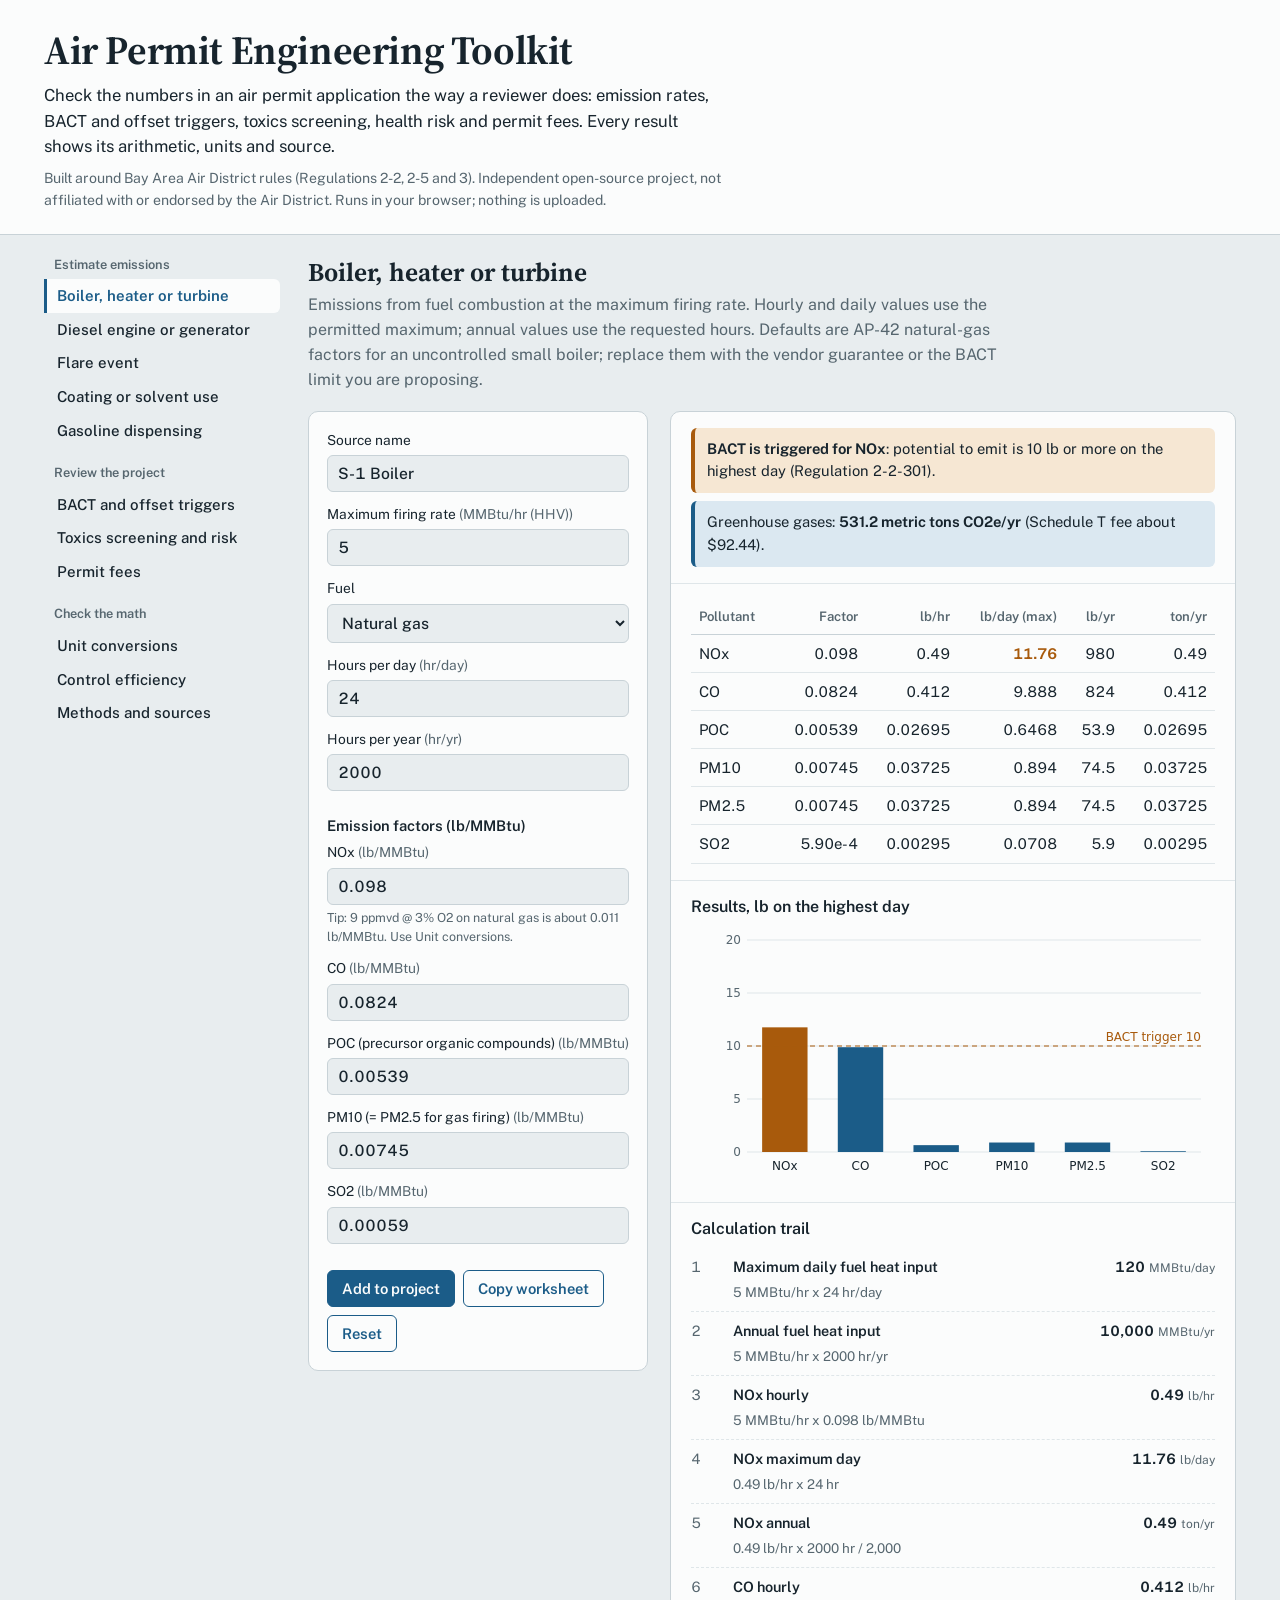
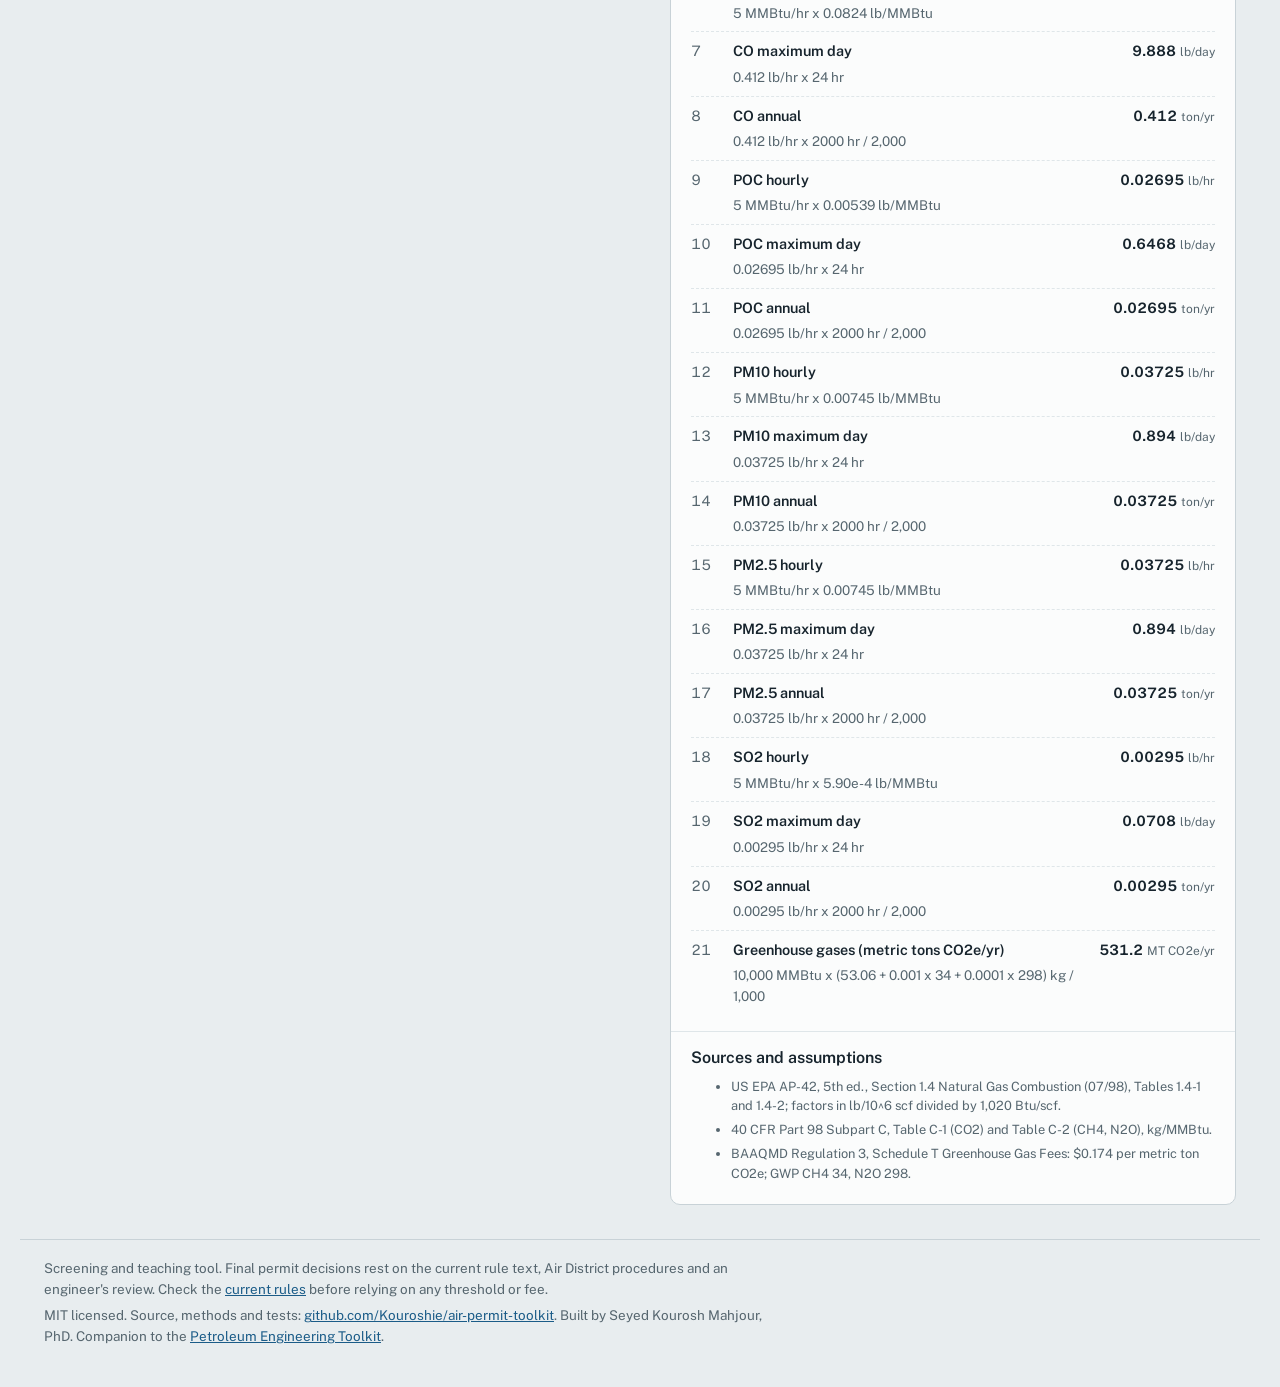
==== index.html @ 35bc9e5d "Air Permit Engineering Toolkit: emissions, NSR triggers, Rule 2-5 screening and Regulation 3 fees" ====
<!DOCTYPE html>
<html lang="en">
<head>
<meta charset="UTF-8">
<meta name="viewport" content="width=device-width, initial-scale=1">
<title>Air Permit Engineering Toolkit</title>
<meta name="description" content="Open-source browser calculator for air permit review in the San Francisco Bay Area: emission rates, BACT and offset triggers, toxic air contaminant screening, health risk and Regulation 3 permit fees, with every step of the arithmetic shown.">
<link rel="preconnect" href="https://fonts.googleapis.com">
<link rel="preconnect" href="https://fonts.gstatic.com" crossorigin>
<link href="https://fonts.googleapis.com/css2?family=Public+Sans:wght@400;500;600;700&family=Source+Serif+4:opsz,wght@8..60,500;8..60,650&display=swap" rel="stylesheet">
<link rel="stylesheet" href="style.css">
</head>
<body>
<a class="skip" href="#main">Skip to calculator</a>
<header class="masthead">
  <div class="masthead-inner">
    <h1>Air Permit Engineering Toolkit</h1>
    <p class="lede">Check the numbers in an air permit application the way a reviewer does: emission rates, BACT and offset triggers, toxics screening, health risk and permit fees. Every result shows its arithmetic, units and source.</p>
    <p class="scope">Built around Bay Area Air District rules (Regulations 2-2, 2-5 and 3). Independent open-source project, not affiliated with or endorsed by the Air District. Runs in your browser; nothing is uploaded.</p>
  </div>
</header>

<div class="shell">
  <nav class="rail" aria-label="Calculators">
    <div id="nav"></div>
    <div class="project-pill" id="projectPill" hidden></div>
  </nav>
  <main id="main" tabindex="-1">
    <div id="view"></div>
  </main>
</div>

<footer class="foot">
  <p>Screening and teaching tool. Final permit decisions rest on the current rule text, Air District procedures and an engineer's review. Check the <a href="https://www.baaqmd.gov/en/rules-and-compliance/current-rules">current rules</a> before relying on any threshold or fee.</p>
  <p>MIT licensed. Source, methods and tests: <a href="https://github.com/Kouroshie/air-permit-toolkit">github.com/Kouroshie/air-permit-toolkit</a>. Built by Seyed Kourosh Mahjour, PhD. Companion to the <a href="https://kouroshie.github.io/petroleum-toolkit/">Petroleum Engineering Toolkit</a>.</p>
</footer>

<script src="calc.js"></script>
<script src="data.js"></script>
<script src="app.js"></script>
</body>
</html>
---- style.css ----
:root {
  --fog: #e8edef;
  --paper: #fbfcfc;
  --ink: #17242d;
  --muted: #56666f;
  --line: #c8d2d7;
  --rule: #dfe6e9;
  --bay: #1b5c88;
  --bay-soft: #dbe8f1;
  --ok: #2b7a57;
  --ok-soft: #dcefe5;
  --flag: #a85a0c;
  --flag-soft: #f6e7d3;
  --stop: #9c2a2a;
  --stop-soft: #f5dcdc;
  --focus: #1b5c88;
  --serif: 'Source Serif 4', Georgia, serif;
  --sans: 'Public Sans', 'Segoe UI', system-ui, sans-serif;
  color-scheme: light;
}
@media (prefers-color-scheme: dark) {
  :root:not([data-theme="light"]) {
    --fog: #0f171c; --paper: #162128; --ink: #e2eaee; --muted: #93a3ac; --line: #2c3c46; --rule: #22313a;
    --bay: #72b1dd; --bay-soft: #1b3343; --ok: #6cc59a; --ok-soft: #173327; --flag: #e3a35a; --flag-soft: #3a2a17;
    --stop: #ec8a8a; --stop-soft: #3d1d1d; --focus: #72b1dd; color-scheme: dark;
  }
}
:root[data-theme="dark"] {
  --fog: #0f171c; --paper: #162128; --ink: #e2eaee; --muted: #93a3ac; --line: #2c3c46; --rule: #22313a;
  --bay: #72b1dd; --bay-soft: #1b3343; --ok: #6cc59a; --ok-soft: #173327; --flag: #e3a35a; --flag-soft: #3a2a17;
  --stop: #ec8a8a; --stop-soft: #3d1d1d; --focus: #72b1dd; color-scheme: dark;
}

* { box-sizing: border-box; }
html { -webkit-text-size-adjust: 100%; }
body { margin: 0; background: var(--fog); color: var(--ink); font: 400 16px/1.55 var(--sans); }
a { color: var(--bay); }
:focus-visible { outline: 2px solid var(--focus); outline-offset: 2px; }
.skip { position: absolute; left: -999px; top: 8px; background: var(--paper); padding: 8px 12px; z-index: 10; }
.skip:focus { left: 16px; }

/* Masthead */
.masthead { border-bottom: 1px solid var(--line); background: var(--paper); }
.masthead-inner { max-width: 1240px; margin: 0 auto; padding: 28px 24px 22px; }
.masthead h1 { font: 650 clamp(1.7rem, 3.4vw, 2.5rem)/1.12 var(--serif); margin: 0 0 10px; letter-spacing: -0.01em; }
.lede { margin: 0 0 8px; max-width: 68ch; font-size: 1.04rem; }
.scope { margin: 0; max-width: 78ch; color: var(--muted); font-size: 0.88rem; }

/* Shell */
.shell { max-width: 1240px; margin: 0 auto; padding: 22px 24px 8px; display: grid; grid-template-columns: 236px minmax(0, 1fr); gap: 28px; align-items: start; }
.rail { position: sticky; top: 16px; min-width: 0; }
main { min-width: 0; }
.nav-group { margin: 0 0 18px; }
.nav-group h2 { font: 600 0.8rem/1.3 var(--sans); color: var(--muted); margin: 0 0 6px; padding-left: 10px; }
.nav-group ol, .nav-group ul { list-style: none; margin: 0; padding: 0; }
.nav-btn { display: flex; gap: 8px; width: 100%; text-align: left; background: none; border: 0; border-left: 3px solid transparent; padding: 7px 10px; font: 500 0.94rem/1.3 var(--sans); color: var(--ink); cursor: pointer; border-radius: 0 6px 6px 0; }
.nav-btn:hover { background: var(--paper); }
.nav-btn[aria-current="page"] { border-left-color: var(--bay); background: var(--paper); color: var(--bay); font-weight: 600; }
.nav-btn .n { color: var(--muted); font-variant-numeric: tabular-nums; min-width: 1.2em; }
.project-pill { margin-top: 6px; padding: 10px 12px; border: 1px solid var(--line); border-radius: 8px; background: var(--paper); font-size: 0.86rem; }
.project-pill button { margin-top: 6px; }

/* Module */
.mod-head h2 { font: 650 1.6rem/1.2 var(--serif); margin: 0 0 6px; }
.mod-head p { margin: 0 0 18px; max-width: 72ch; color: var(--muted); }
.mod-grid { display: grid; grid-template-columns: minmax(260px, 340px) minmax(0, 1fr); gap: 22px; align-items: start; }
.inputs { background: var(--paper); border: 1px solid var(--line); border-radius: 10px; padding: 18px; }
.inputs fieldset { border: 0; padding: 0; margin: 0 0 14px; }
.inputs legend { font: 600 0.92rem var(--sans); margin-bottom: 8px; padding: 0; }
.fld { margin-bottom: 12px; }
.fld label { display: block; font-size: 0.86rem; margin-bottom: 4px; }
.fld .u { color: var(--muted); }
.fld input[type=number], .fld input[type=text], .fld select { width: 100%; padding: 8px 10px; font: 500 0.98rem var(--sans); font-variant-numeric: tabular-nums; color: var(--ink); background: var(--fog); border: 1px solid var(--line); border-radius: 6px; }
.fld input:focus, .fld select:focus { border-color: var(--bay); }
.fld .help { font-size: 0.78rem; color: var(--muted); margin-top: 3px; }
.fld.check label { display: flex; gap: 8px; align-items: flex-start; font-size: 0.9rem; }
.fld.check input { margin-top: 4px; }
.btn { font: 600 0.92rem var(--sans); padding: 9px 14px; border-radius: 6px; border: 1px solid var(--bay); background: var(--bay); color: var(--paper); cursor: pointer; }
.btn.ghost { background: transparent; color: var(--bay); }
.btn-row { display: flex; flex-wrap: wrap; gap: 8px; margin-top: 4px; }

/* Worksheet: the signature element */
.sheet { background: var(--paper); border: 1px solid var(--line); border-radius: 10px; overflow: hidden; }
.sheet-sec { padding: 16px 20px; border-bottom: 1px solid var(--rule); }
.sheet-sec:last-child { border-bottom: 0; }
.sheet h3 { font: 600 1rem var(--sans); margin: 0 0 10px; }
.flags { display: grid; gap: 8px; }
.flag { padding: 10px 12px; border-radius: 6px; font-size: 0.92rem; border-left: 4px solid; }
.flag.ok { background: var(--ok-soft); border-color: var(--ok); }
.flag.warn { background: var(--flag-soft); border-color: var(--flag); }
.flag.stop { background: var(--stop-soft); border-color: var(--stop); }
.flag.info { background: var(--bay-soft); border-color: var(--bay); }
.flag b { font-weight: 650; }
table.res { width: 100%; border-collapse: collapse; font-variant-numeric: tabular-nums; font-size: 0.93rem; }
table.res th, table.res td { padding: 7px 8px; border-bottom: 1px solid var(--rule); text-align: right; white-space: nowrap; }
table.res th:first-child, table.res td:first-child { text-align: left; white-space: normal; }
table.res thead th { white-space: normal; vertical-align: bottom; font-weight: 600; color: var(--muted); font-size: 0.82rem; border-bottom: 1px solid var(--line); }
table.res td.hit { color: var(--flag); font-weight: 650; }
table.res td.over { color: var(--stop); font-weight: 650; }
.table-wrap { overflow-x: auto; }

.trail { counter-reset: s; margin: 0; padding: 0; list-style: none; }
.trail li { counter-increment: s; display: grid; grid-template-columns: 2.2em minmax(0, 1fr) auto; gap: 4px 10px; padding: 8px 0; border-bottom: 1px dashed var(--rule); font-size: 0.9rem; }
.trail li:last-child { border-bottom: 0; }
.trail li::before { content: counter(s); color: var(--muted); font-variant-numeric: tabular-nums; }
.trail .what { font-weight: 600; }
.trail .expr { grid-column: 2; color: var(--muted); font-size: 0.84rem; overflow-wrap: anywhere; }
.trail .val { grid-row: 1; grid-column: 3; text-align: right; font-weight: 650; font-variant-numeric: tabular-nums; white-space: nowrap; }
.trail .val small { font-weight: 400; color: var(--muted); margin-left: 4px; }
.src { font-size: 0.8rem; color: var(--muted); margin: 0; }
.src li { margin-bottom: 4px; }
canvas.chart { width: 100%; height: 260px; display: block; }
.err { color: var(--stop); font-weight: 600; }
.prose { max-width: 72ch; }
.prose h3 { font: 650 1.15rem var(--serif); margin: 22px 0 6px; }
.prose table { border-collapse: collapse; font-size: 0.9rem; margin: 8px 0 14px; }
.prose td, .prose th { border-bottom: 1px solid var(--rule); padding: 6px 10px; text-align: left; vertical-align: top; }

.foot { max-width: 1240px; margin: 26px auto 0; padding: 18px 24px 34px; color: var(--muted); font-size: 0.84rem; border-top: 1px solid var(--line); }
.foot p { margin: 0 0 6px; max-width: 90ch; }

@media (max-width: 980px) { .mod-grid { grid-template-columns: minmax(0, 1fr); } }
@media (max-width: 760px) {
  .shell { grid-template-columns: minmax(0, 1fr); padding: 16px; gap: 14px; }
  .rail, main { min-width: 0; }
  .masthead-inner { padding: 22px 16px 18px; }
  .rail { position: static; }
  #nav { display: flex; gap: 8px; overflow-x: auto; padding-bottom: 4px; }
  .nav-group { margin: 0; flex: none; }
  .nav-group h2 { display: none; }
  .nav-group ol, .nav-group ul { display: flex; gap: 6px; }
  .nav-btn { white-space: nowrap; border-left: 0; border-bottom: 3px solid transparent; border-radius: 6px 6px 0 0; }
  .nav-btn[aria-current="page"] { border-bottom-color: var(--bay); }
  .foot { padding: 16px; }
  .trail li { grid-template-columns: 1.8em minmax(0, 1fr); }
  .trail .val { grid-row: auto; grid-column: 2; text-align: left; }
}
@media (prefers-reduced-motion: reduce) { * { transition: none !important; animation: none !important; } }
@media print {
  .rail, .masthead .scope, .foot, .btn-row, .skip { display: none; }
  .shell { display: block; }
  body { background: #fff; }
}
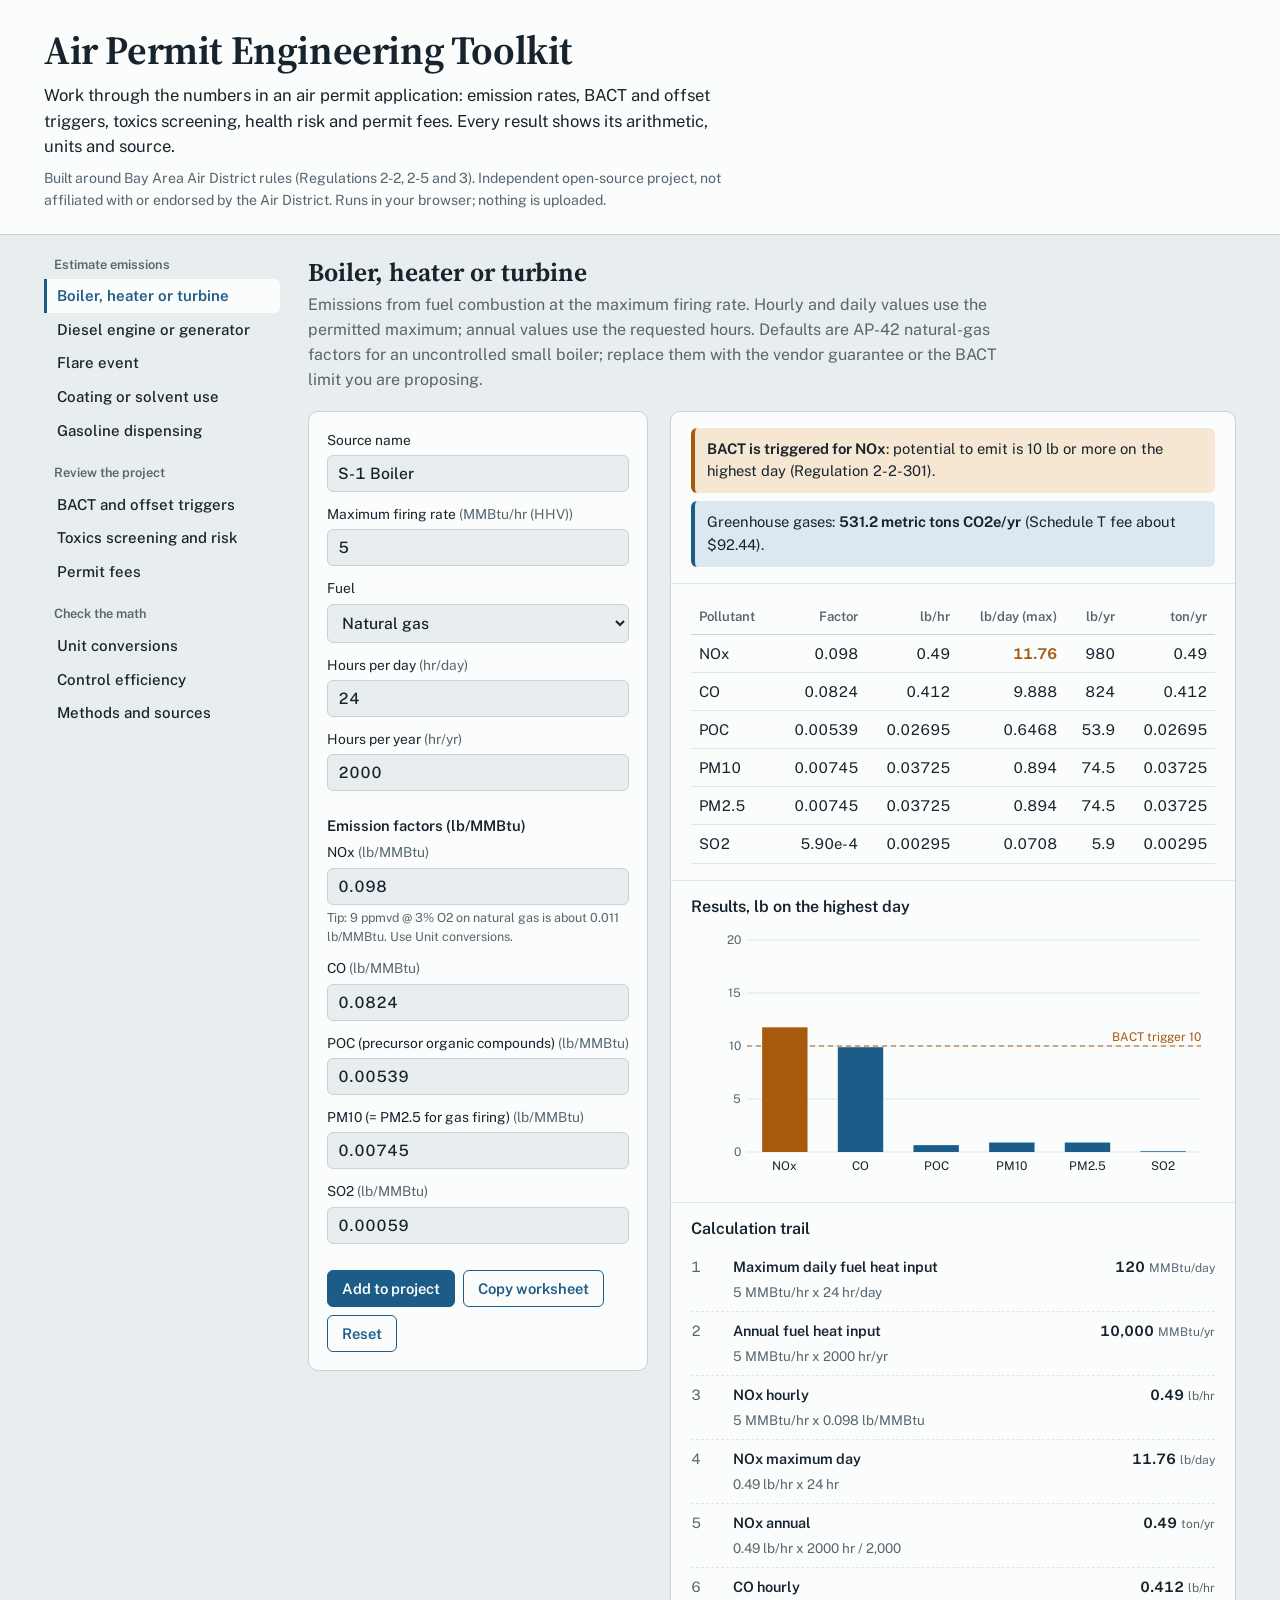
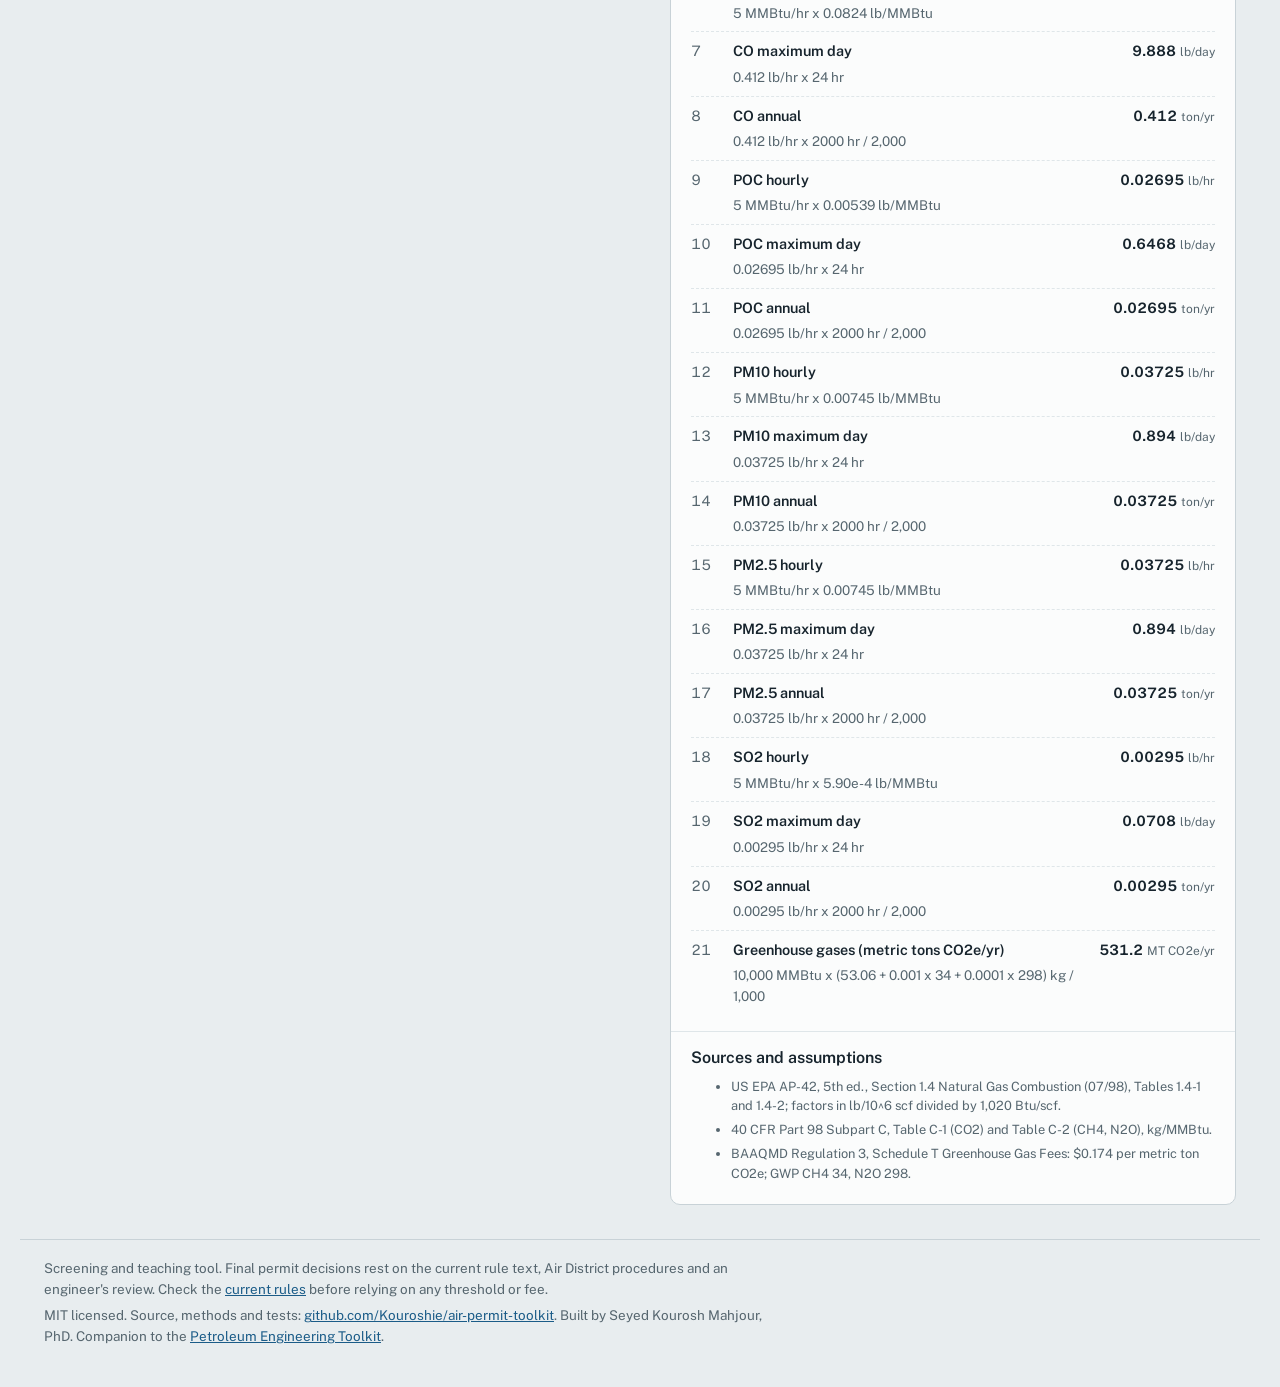
==== commit f242d859: "Reword tagline: drop claim about how reviewers work" ====
--- a/index.html
+++ b/index.html
@@ -15,7 +15,7 @@
 <header class="masthead">
   <div class="masthead-inner">
     <h1>Air Permit Engineering Toolkit</h1>
-    <p class="lede">Check the numbers in an air permit application the way a reviewer does: emission rates, BACT and offset triggers, toxics screening, health risk and permit fees. Every result shows its arithmetic, units and source.</p>
+    <p class="lede">Work through the numbers in an air permit application: emission rates, BACT and offset triggers, toxics screening, health risk and permit fees. Every result shows its arithmetic, units and source.</p>
     <p class="scope">Built around Bay Area Air District rules (Regulations 2-2, 2-5 and 3). Independent open-source project, not affiliated with or endorsed by the Air District. Runs in your browser; nothing is uploaded.</p>
   </div>
 </header>
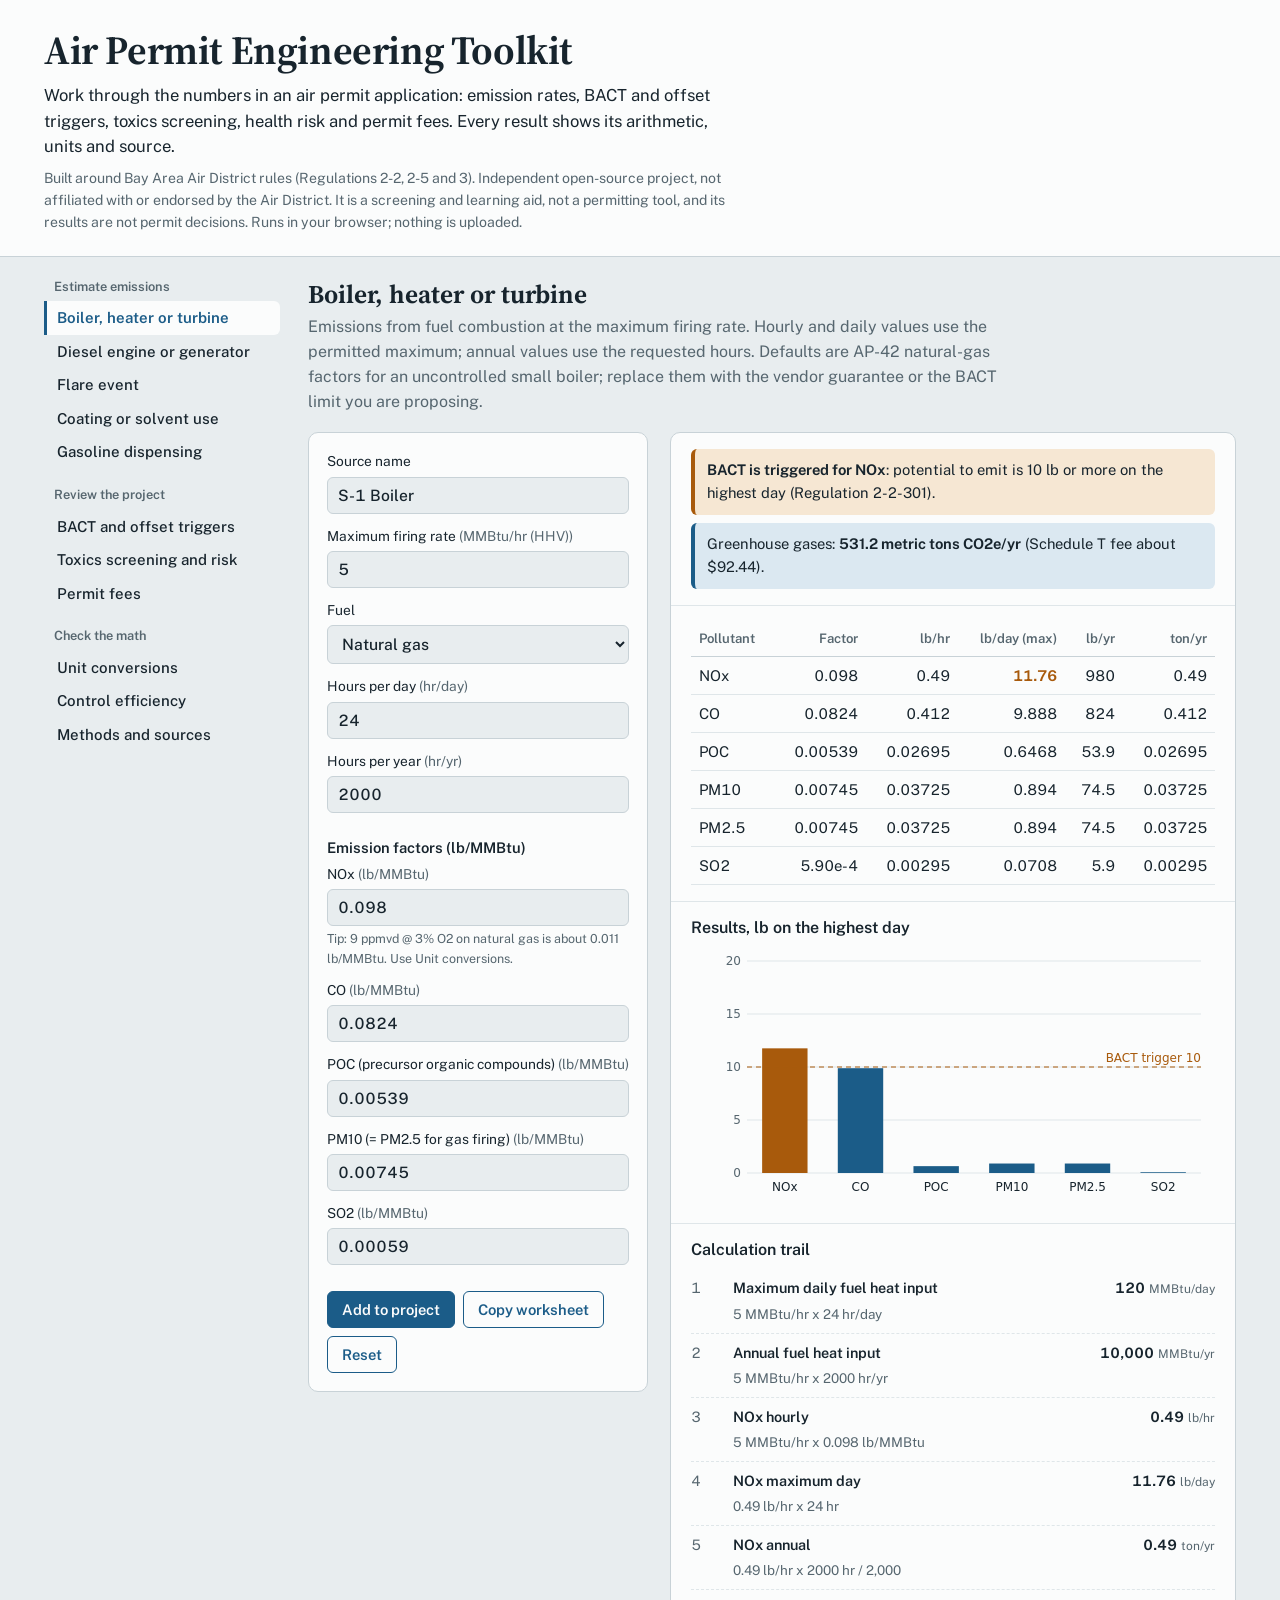
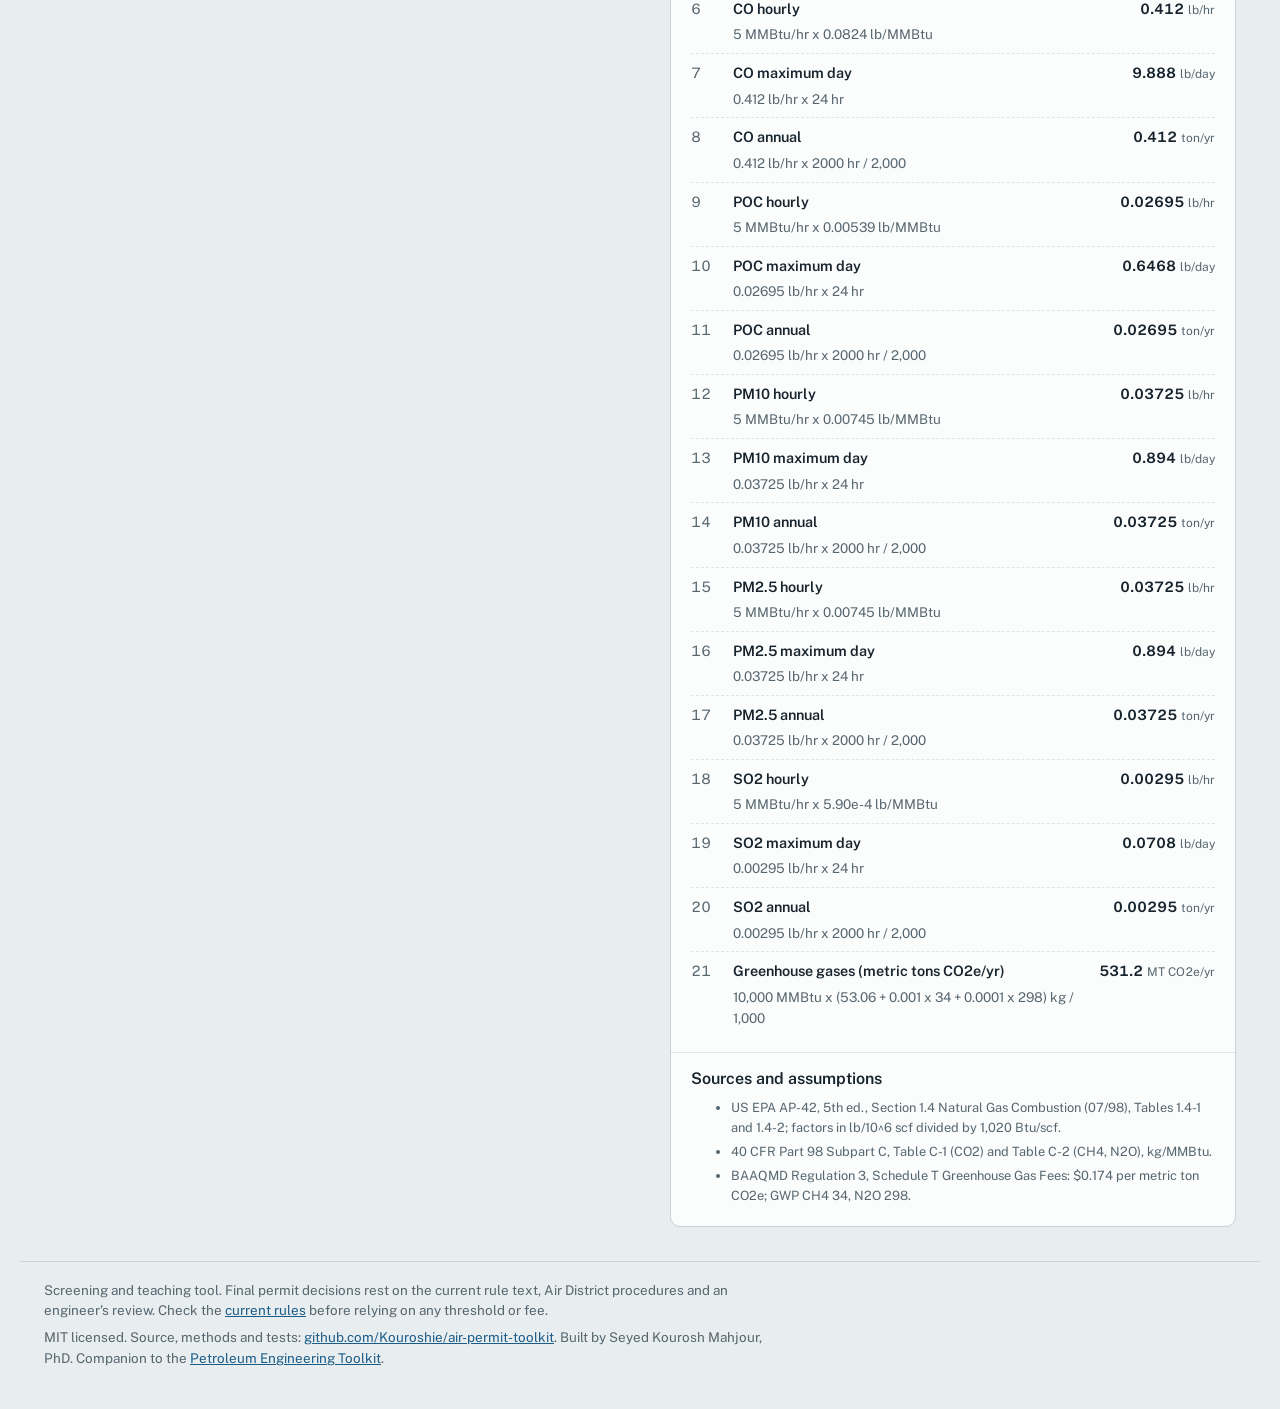
==== commit 5028ceb4: "State that the toolkit is not a permitting tool" ====
--- a/index.html
+++ b/index.html
@@ -16,7 +16,7 @@
   <div class="masthead-inner">
     <h1>Air Permit Engineering Toolkit</h1>
     <p class="lede">Work through the numbers in an air permit application: emission rates, BACT and offset triggers, toxics screening, health risk and permit fees. Every result shows its arithmetic, units and source.</p>
-    <p class="scope">Built around Bay Area Air District rules (Regulations 2-2, 2-5 and 3). Independent open-source project, not affiliated with or endorsed by the Air District. Runs in your browser; nothing is uploaded.</p>
+    <p class="scope">Built around Bay Area Air District rules (Regulations 2-2, 2-5 and 3). Independent open-source project, not affiliated with or endorsed by the Air District. It is a screening and learning aid, not a permitting tool, and its results are not permit decisions. Runs in your browser; nothing is uploaded.</p>
   </div>
 </header>
 
